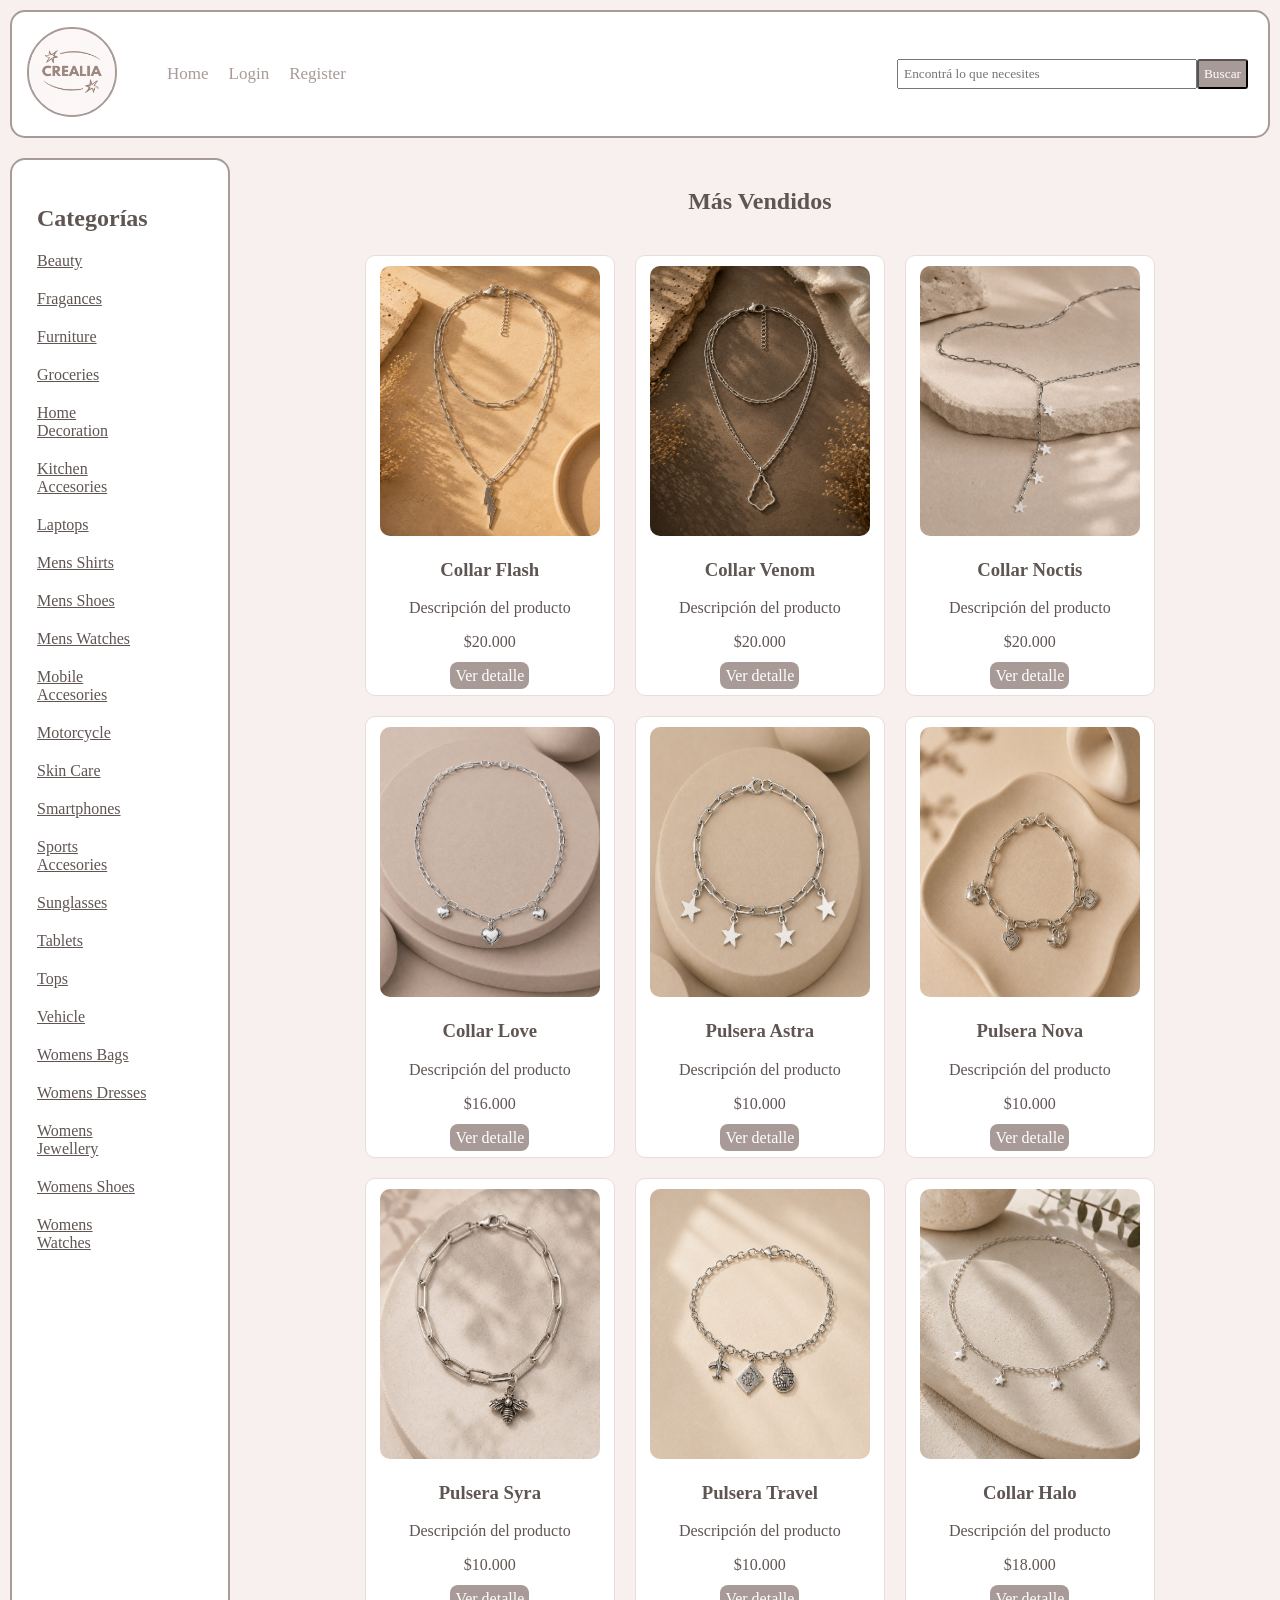
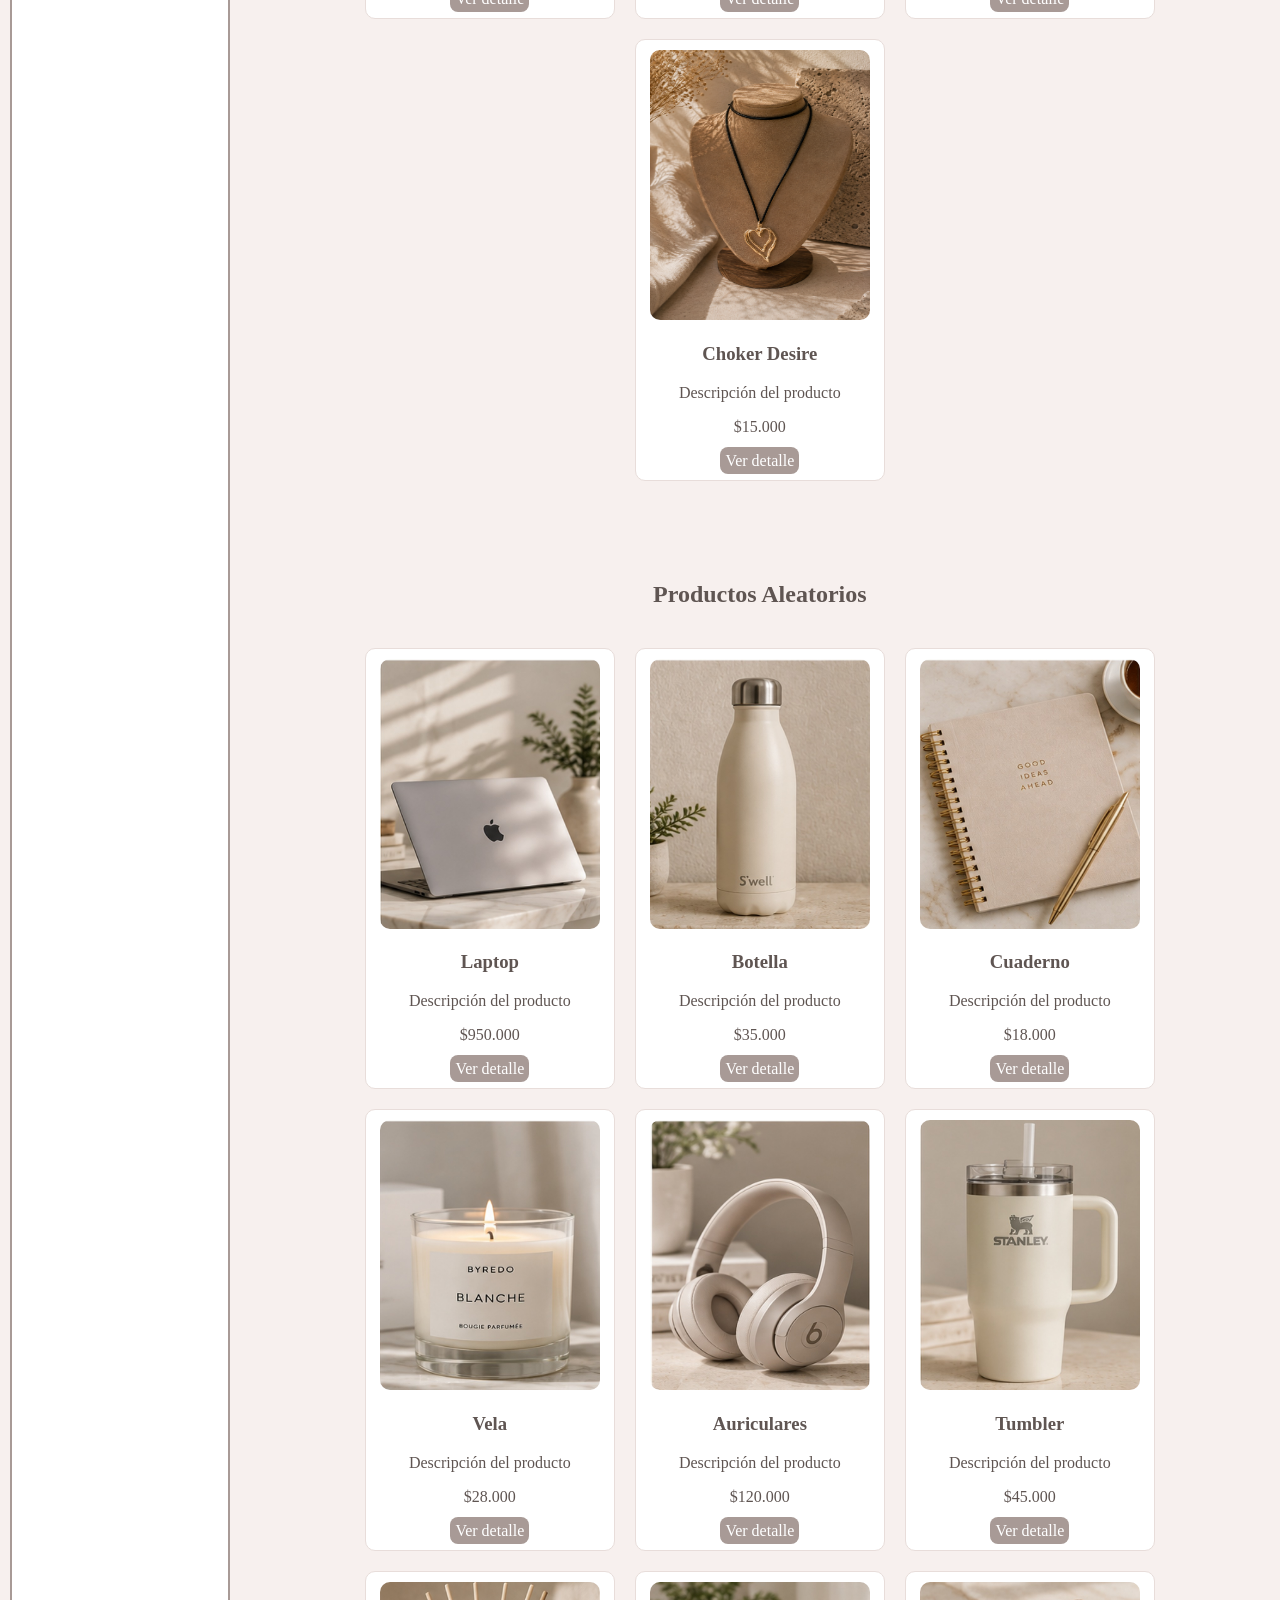
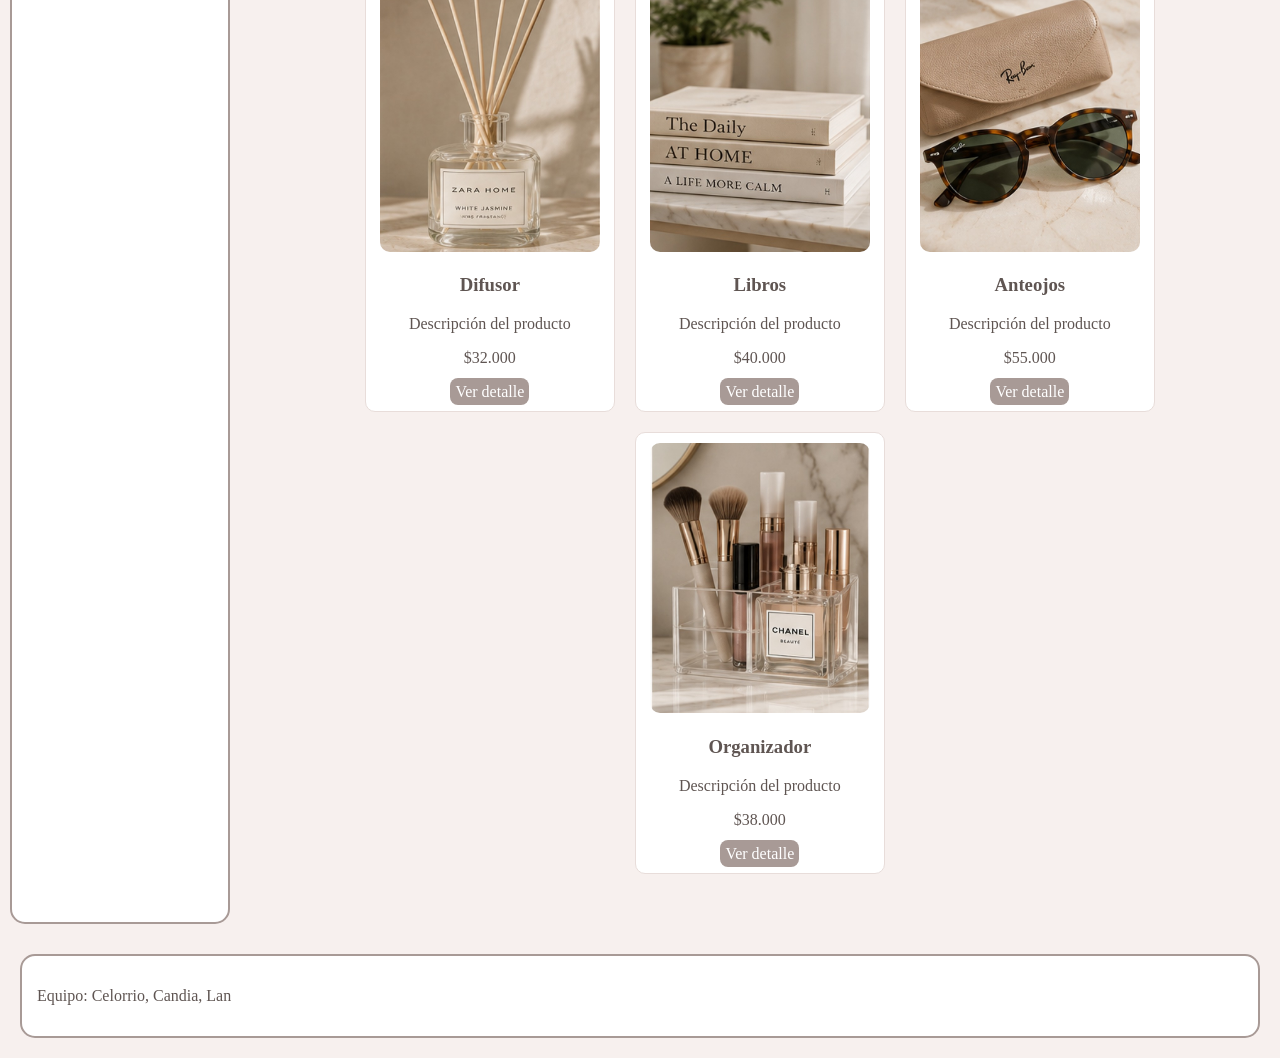
==== index.html @ 19f814c9 "Avances en JavaScript del home" ====
<!DOCTYPE html>
<html lang="en">

<head>
    <meta charset="UTF-8">
    <meta name="viewport" content="width=device-width, initial-scale=1.0">
    <title>Home | Crealia</title>
    <link rel="stylesheet" href="./css/styles.css">
</head>

<body>
    <header>
        <div class="navegacion">
            <a href="./index.html">
                <img src="./img/logo.png" alt="Logo">
            </a>
            <nav>
                <ul>
                    <li><a class="Home" href="./index.html">Home</a></li>
                    <li><a class="LogIn" href="./login.html">Login</a></li>
                    <li><a class="Register" href="./register.html">Register</a></li>
                </ul>
            </nav>            
        </div>

        <form action="./search-results.html" method="get" class="busqueda">
            <div>
                <input id="busqueda" type="text" name="buscar" value="" placeholder="Encontrá lo que necesites">
                <button type="submit">Buscar</button>
            </div>
        </form>
    </header>
    <main>
        <aside class="CategoriasProductos">
            <h2> Categorías </h2>
            <ul>
                <li> <a href="./category.html"> Beauty </a> </li>
                <li> <a href="./category.html"> Fragances </a> </li>
                <li> <a href="./category.html"> Furniture </a></li>
                <li> <a href="./category.html"> Groceries </a></li>
                <li> <a href="./category.html"> Home Decoration </a></li>
                <li> <a href="./category.html"> Kitchen Accesories </a></li>
                <li> <a href="./category.html"> Laptops </a></li>
                <li> <a href="./category.html"> Mens Shirts </a></li>
                <li> <a href="./category.html"> Mens Shoes </a></li>
                <li> <a href="./category.html"> Mens Watches </a></li>
                <li> <a href="./category.html"> Mobile Accesories </a></li>
                <li> <a href="./category.html"> Motorcycle </a></li>
                <li> <a href="./category.html"> Skin Care </a></li>
                <li> <a href="./category.html"> Smartphones </a></li>
                <li> <a href="./category.html"> Sports Accesories </a></li>
                <li> <a href="./category.html"> Sunglasses </a></li>
                <li> <a href="./category.html"> Tablets </a></li>
                <li> <a href="./category.html"> Tops </a></li>
                <li> <a href="./category.html"> Vehicle </a></li>
                <li> <a href="./category.html"> Womens Bags </a></li>
                <li> <a href="./category.html"> Womens Dresses </a></li>
                <li> <a href="./category.html"> Womens Jewellery </a></li>
                <li><a href="./category.html"> Womens Shoes </a></li>
                <li><a href="./category.html"> Womens Watches </a></li>
            </ul>
        </aside>
        <div>
            <section class="contenedor-productos" id = " -vendidos">
                <h2> Más Vendidos</h2>
                <article class="productos">
                    <img src="./img/flash.png" alt="Collar Flash">
                    <h3>Collar Flash</h3>
                    <p>Descripción del producto</p>
                    <p class="precio">$20.000</p>
                    <a class="ver-detalle" href="./product.html">Ver detalle</a>
                </article>
                <article class="productos">
                    <img src="./img/venom.png" alt="Collar Venom">
                    <h3>Collar Venom</h3>
                    <p>Descripción del producto</p>
                    <p class="precio">$20.000</p>
                    <a class="ver-detalle" href="./product.html">Ver detalle</a>
                </article>
                <article class="productos">
                    <img src="./img/collar-noctis.jpg" alt="Collar Noctis">
                    <h3>Collar Noctis</h3>
                    <p>Descripción del producto</p>
                    <p class="precio">$20.000</p>
                    <a class="ver-detalle" href="./product.html">Ver detalle</a>
                </article>
                <article class="productos">
                    <img src="./img/collar-love.jpg" alt="Collar Love">
                    <h3>Collar Love</h3>
                    <p>Descripción del producto</p>
                    <p class="precio">$16.000</p>
                    <a class="ver-detalle" href="./product.html">Ver detalle</a>
                </article>
                <article class="productos">
                    <img src="./img/pulsera-astra.jpg" alt="Pulsera Astra">
                    <h3>Pulsera Astra</h3>
                    <p>Descripción del producto</p>
                    <p class="precio">$10.000</p>
                    <a class="ver-detalle" href="./product.html">Ver detalle</a>
                </article>
                <article class="productos">
                    <img src="./img/pulsera-nova.jpg" alt="Pulsera Nova">
                    <h3>Pulsera Nova</h3>
                    <p>Descripción del producto</p>
                    <p class="precio">$10.000</p>
                    <a class="ver-detalle" href="./product.html">Ver detalle</a>
                </article>
                <article class="productos">
                    <img src="./img/pulsera-syra.jpg" alt="Pulsera Syra">
                    <h3>Pulsera Syra</h3>
                    <p>Descripción del producto</p>
                    <p class="precio">$10.000</p>
                    <a class="ver-detalle" href="./product.html">Ver detalle</a>
                </article>
                <article class="productos">
                    <img src="./img/pulsera_Travel.png" alt="Pulsera Travel">
                    <h3>Pulsera Travel</h3>
                    <p>Descripción del producto</p>
                    <p class="precio">$10.000</p>
                    <a class="ver-detalle" href="./product.html">Ver detalle</a>
                </article>
                <article class="productos">
                    <img src="./img/collar.halo.png" alt="Collar Halo">
                    <h3>Collar Halo</h3>
                    <p>Descripción del producto</p>
                    <p class="precio">$18.000</p>
                    <a class="ver-detalle" href="./product.html">Ver detalle</a>
                </article>
                <article class="productos">
                    <img src="./img/choker.desire.png" alt="Choker Desire">
                    <h3>Choker Desire</h3>
                    <p>Descripción del producto</p>
                    <p class="precio">$15.000</p>
                    <a class="ver-detalle" href="./product.html">Ver detalle</a>
                </article>
            </section>
            <section class="contenedor-productos" id = "productos-aleatorios">
                <h2> Productos Aleatorios</h2>
                <article class="productos">
                    <img src="./img/producto1_laptop.jpg" alt="Laptop">
                    <h3>Laptop</h3>
                    <p>Descripción del producto</p>
                    <p class="precio">$950.000</p>
                    <a class="ver-detalle" href="./product.html">Ver detalle</a>
                </article>
                <article class="productos">
                    <img src="./img/producto2_botella.jpg" alt="Botella">
                    <h3>Botella</h3>
                    <p>Descripción del producto</p>
                    <p class="precio">$35.000</p>
                    <a class="ver-detalle" href="./product.html">Ver detalle</a>
                </article>
                <article class="productos">
                    <img src="./img/producto3_cuaderno.jpg" alt="Cuaderno">
                    <h3>Cuaderno</h3>
                    <p>Descripción del producto</p>
                    <p class="precio">$18.000</p>
                    <a class="ver-detalle" href="./product.html">Ver detalle</a>
                </article>
                <article class="productos">
                    <img src="./img/producto4_vela.jpg" alt="Vela">
                    <h3>Vela</h3>
                    <p>Descripción del producto</p>
                    <p class="precio">$28.000</p>
                    <a class="ver-detalle" href="./product.html">Ver detalle</a>
                </article>
                <article class="productos">
                    <img src="./img/producto5_auriculares.jpg" alt="Auriculares">
                    <h3>Auriculares</h3>
                    <p>Descripción del producto</p>
                    <p class="precio">$120.000</p>
                    <a class="ver-detalle" href="./product.html">Ver detalle</a>
                </article>
                <article class="productos">
                    <img src="./img/producto6_tumbler.jpg" alt="Tumbler">
                    <h3>Tumbler</h3>
                    <p>Descripción del producto</p>
                    <p class="precio">$45.000</p>
                    <a class="ver-detalle" href="./product.html">Ver detalle</a>
                </article>
                <article class="productos">
                    <img src="./img/producto7_difusor.jpg" alt="Difusor">
                    <h3>Difusor</h3>
                    <p>Descripción del producto</p>
                    <p class="precio">$32.000</p>
                    <a class="ver-detalle" href="./product.html">Ver detalle</a>
                </article>
                <article class="productos">
                    <img src="./img/producto8_libros.jpg" alt="Libros">
                    <h3>Libros</h3>
                    <p>Descripción del producto</p>
                    <p class="precio">$40.000</p>
                    <a class="ver-detalle" href="./product.html">Ver detalle</a>
                </article>
                <article class="productos">
                    <img src="./img/producto9_anteojos.jpg" alt="Anteojos">
                    <h3>Anteojos</h3>
                    <p>Descripción del producto</p>
                    <p class="precio">$55.000</p>
                    <a class="ver-detalle" href="./product.html">Ver detalle</a>
                </article>
                <article class="productos">
                    <img src="./img/producto10_organizador.jpg" alt="Organizador">
                    <h3>Organizador</h3>
                    <p>Descripción del producto</p>
                    <p class="precio">$38.000</p>
                    <a class="ver-detalle" href="./product.html">Ver detalle</a>
                </article>
            </section>
        </div>
    </main>
    <footer>
        <p>Equipo: Celorrio, Candia, Lan</p>
    </footer>
<script src="./js/index.js"></script>


</body>

</html>
---- css/styles.css ----
* {
    box-sizing: border-box;
}

main {
    display: flex;
    flex-direction:row;
}

header {
    display: flex;
    align-items: center;
    background-color: white;
    padding: 15px;
    border: 2px solid #A89A96;
    border-radius: 15px;
    margin: 10px;
    justify-content: space-between;
}

header img {
    width: 90px;
    height: 90px;
    border-radius: 50%;
    border: 2px solid #A89A96;
}

nav a {
    color: #A89A96;
    text-decoration: none;
    font-size: 17px;
    margin: 0 10px;
}

nav {
    margin-left: 20px;
}

body {
    font-family: Georgia, serif;
    color: #5F5552;
    margin: 0;
    background-color: #F7F0EE;
}


.contenedor-productos {
    display: flex;
    flex-wrap: wrap;
    justify-content: center;
    align-items: flex-end;
    margin-bottom: 50px;
}
.contenedor-productos h2 {
    width: 100%;
    text-align: center;
    margin-top: 40px;
    margin-bottom: 30px;
}

.productos {
    width: 250px;
    margin: 10px;
    background-color: white;
    border-radius: 10px;
    text-align: center;
    padding: 10px;
    border: 1px solid #E8DDDA;

}

.productos img {
    width: 220px;
    height: 270px;
    border-radius: 10px;
}

.DetalleProducto {
    display: flex;
    padding: 24px;
}

.Producto {
    display: flex;
    flex-wrap: wrap;
    align-items: flex-start;
}

.FotoProducto {
    width: 320px;
    margin-right: 32px;
    margin-bottom: 16px;
    border: solid 2px #8F817D;
    border-radius: 3%;

}

.InfoProducto {
    display: flex;
    flex-direction: column;
    width: 400px;
}

.InfoProducto p {
    margin-bottom: 8px;
}

.Materiales {
    display: flex;
    flex-wrap: wrap;
    padding: 0;
    margin: 0;
}

.Materiales li {
    display: flex;
    border: solid 1px #8F817D;
    padding: 4px 12px;
    margin-right: 8px;
    margin-bottom: 8px;
}

.reviews {
    display: flex;
    flex-direction: column;
    padding: 24px;
    margin-left: 30px;
}

.review1 {
    display: flex;
    flex-direction: column;
    border: 1px solid #8F817D;
    border-radius: 10px;
    padding: 16px;
    margin-bottom: 16px;
    background-color: white;
}

.review2 {
    display: flex;
    flex-direction: column;
    border: 1px solid #8F817D;
    border-radius: 10px;
    padding: 16px;
    margin-bottom: 16px;
    background-color: white;
}

.review3 {
    display: flex;
    flex-direction: column;
    border: 1px solid #8F817D;
    border-radius: 10px;
    padding: 16px;
    margin-bottom: 16px;
    background-color: white;
}

.ver-detalle {
    color: white;
    background-color: #A89A96;
    text-decoration: none;
    padding: 5px;
    border-radius: 8px;
}

footer {
    display: flex;
    background-color: white;
    border: 2px solid #A89A96;
    border-radius: 15px;
    padding: 15px;
    margin: 20px;
    text-align: center;
    color: #5F5552;
}

.navegacion {
    display: flex;
    align-items: center;
}

nav {
    display: flex;
    align-content: center;
}

nav ul {
    list-style-type: none;
    padding: 0;
    margin: 0 0 0 20px;
    display: flex;
    align-items: center;

    .home {
        margin-right: 16px;
    }
    .logIn {
        margin-right: 16px;
    }
}

nav li {
    padding: 0;
    margin: 0;
    list-style-type: none;

}

.busqueda {
    display: flex;
}

.busqueda div {
    display: flex;
    align-items: center;
    margin-right: 5px;
}

.busqueda div input {
    width: 300px;
    font-family: Georgia, 'Times New Roman', Times, serif;
    padding: 5px;
}

.busqueda div button {
    color: white;
    background-color: #A89A96;
    font-family: Georgia, 'Times New Roman', Times, serif;
    border-radius: 3px;
    padding: 5px;
}


.form {
    display: block;
    margin: 25px;
    margin-bottom: 70px;
}

.form h1 {
    color: #8F817D;
    font-size: 48px;
    margin: 50px 0 20px;
}

.form div {
    margin: 0 0 10px;
}

.form input {
    width: 500px;
    padding: 5px;
    font-family: Georgia, 'Times New Roman', Times, serif;
}

.form button {
    color: white;
    background-color: #A89A96;
    text-decoration: none;
    padding: 5px;
    border-radius: 8px;
    margin: 0 0 15px;
    font-family: Georgia, 'Times New Roman', Times, serif;
}

.form a {
    color: #8F817D;
}


@media (max-width: 420px) {
    header {
        flex-direction: column;
    }

    nav {
        margin-left: 0;
        margin-top: 10 px;
    }

    .contenedor-productos {
        flex-direction: column;
        align-items: center;
    }

    .productos {
        width: 90%;
    }

    .productos img {
        width: 90%;
        height: auto;
    }

    .Producto {
        flex-direction: column;
    }

    .FotoProducto {
        width: 90%;
    }

    .InfoProducto {
        width: 90%;
    }

    .Materiales {
        flex-direction: column;
    }

    .reviews {
        padding: 15px;
    }

    .form {
        width: 90%;
        margin: 15 px auto;
    }

    footer {
        margin: 10px;
    }

    .busqueda {
        width: 90%;
        margin-top: 10px;
    }

    .busqueda div {
        display: flex;
        flex-direction: column;
        width: 100%;
    }

    .busqueda input {
        width: 100%;
        margin-bottom: 5px;
    }

    .busqueda botton {
        width: 100%;
    }
}

.CategoriasProductos {
    display: flex;
    flex-direction: column;
    align-items: flex-start;
    width: 300px;
    background-color: white;
    border: 2px solid #A89A96;
    border-radius: 15px;
    padding: 25px;
    padding-right: 80px;
    margin: 10px;
}
.CategoriasProductos ul {
    list-style-type: none;
    padding: 0;
    margin: 0;
}

.CategoriasProductos li {
    margin-bottom: 20px;
}

.CategoriasProductos a {
    color: #5F5552;
    text-decoration: underline;
}

.searchResults {
    margin: 25px;
}

.terminos input {
    width: 20px;
}
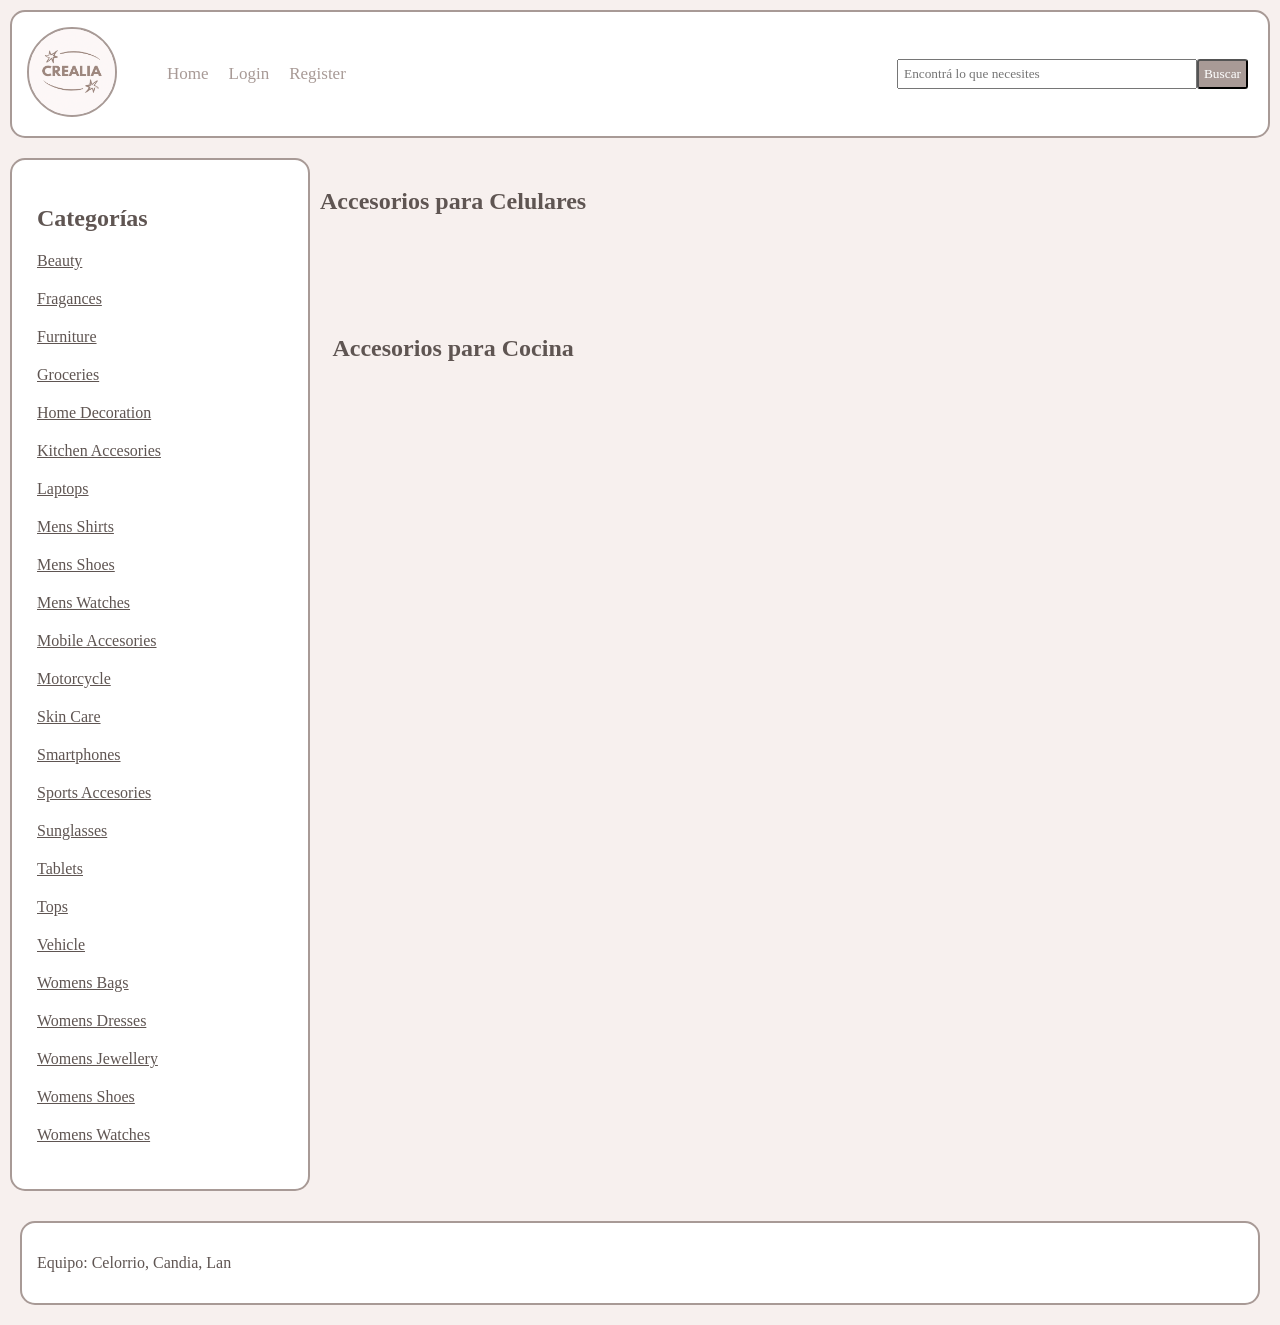
==== commit 629f5bc8: "Agrego productos al home" ====
--- a/index.html
+++ b/index.html
@@ -61,9 +61,10 @@
             </ul>
         </aside>
         <div>
-            <section class="contenedor-productos" id = " -vendidos">
-                <h2> Más Vendidos</h2>
-                <article class="productos">
+            <section class="contenedor-productos" id = "mas-vendidos">
+                <h2> Accesorios para Celulares </h2>
+                <div id="lista-mas-vendidos" class = "contenedor-productos"> </div>
+               <!-- <article class="productos">
                     <img src="./img/flash.png" alt="Collar Flash">
                     <h3>Collar Flash</h3>
                     <p>Descripción del producto</p>
@@ -132,11 +133,12 @@
                     <p>Descripción del producto</p>
                     <p class="precio">$15.000</p>
                     <a class="ver-detalle" href="./product.html">Ver detalle</a>
-                </article>
+                </article> -->
             </section>
             <section class="contenedor-productos" id = "productos-aleatorios">
-                <h2> Productos Aleatorios</h2>
-                <article class="productos">
+                <h2> Accesorios para Cocina </h2>
+                <div id="lista-productos-aleatorios" class="contenedor-productos"></div>
+              <!--  <article class="productos">
                     <img src="./img/producto1_laptop.jpg" alt="Laptop">
                     <h3>Laptop</h3>
                     <p>Descripción del producto</p>
@@ -205,16 +207,17 @@
                     <p>Descripción del producto</p>
                     <p class="precio">$38.000</p>
                     <a class="ver-detalle" href="./product.html">Ver detalle</a>
-                </article>
+                </article> -->
             </section>
         </div>
     </main>
     <footer>
         <p>Equipo: Celorrio, Candia, Lan</p>
     </footer>
-<script src="./js/index.js"></script>
-
-
+
+
+    <script src="./js/index.js"></script>
+    <script src="./js/saludo.js"></script>
 </body>
 
 </html>
--- a/css/styles.css
+++ b/css/styles.css
@@ -235,8 +235,9 @@
 
 .form {
     display: block;
-    margin: 25px;
+    margin: 20px;
     margin-bottom: 70px;
+    margin-left: 70px;
 }
 
 .form h1 {
@@ -267,81 +268,6 @@
 
 .form a {
     color: #8F817D;
-}
-
-
-@media (max-width: 420px) {
-    header {
-        flex-direction: column;
-    }
-
-    nav {
-        margin-left: 0;
-        margin-top: 10 px;
-    }
-
-    .contenedor-productos {
-        flex-direction: column;
-        align-items: center;
-    }
-
-    .productos {
-        width: 90%;
-    }
-
-    .productos img {
-        width: 90%;
-        height: auto;
-    }
-
-    .Producto {
-        flex-direction: column;
-    }
-
-    .FotoProducto {
-        width: 90%;
-    }
-
-    .InfoProducto {
-        width: 90%;
-    }
-
-    .Materiales {
-        flex-direction: column;
-    }
-
-    .reviews {
-        padding: 15px;
-    }
-
-    .form {
-        width: 90%;
-        margin: 15 px auto;
-    }
-
-    footer {
-        margin: 10px;
-    }
-
-    .busqueda {
-        width: 90%;
-        margin-top: 10px;
-    }
-
-    .busqueda div {
-        display: flex;
-        flex-direction: column;
-        width: 100%;
-    }
-
-    .busqueda input {
-        width: 100%;
-        margin-bottom: 5px;
-    }
-
-    .busqueda botton {
-        width: 100%;
-    }
 }
 
 .CategoriasProductos {
@@ -377,4 +303,80 @@
 
 .terminos input {
     width: 20px;
-}+}
+
+
+
+@media (max-width: 420px) {
+    header {
+        flex-direction: column;
+    }
+
+    nav {
+        margin-left: 0;
+        margin-top: 10 px;
+    }
+
+    .contenedor-productos {
+        flex-direction: column;
+        align-items: center;
+    }
+
+    .productos {
+        width: 90%;
+    }
+
+    .productos img {
+        width: 90%;
+        height: auto;
+    }
+
+    .Producto {
+        flex-direction: column;
+    }
+
+    .FotoProducto {
+        width: 90%;
+    }
+
+    .InfoProducto {
+        width: 90%;
+    }
+
+    .Materiales {
+        flex-direction: column;
+    }
+
+    .reviews {
+        padding: 15px;
+    }
+
+    .form {
+        width: 90%;
+        margin: 15 px auto;
+    }
+
+    footer {
+        margin: 10px;
+    }
+
+    .busqueda {
+        width: 90%;
+        margin-top: 10px;
+    }
+
+    .busqueda div {
+        display: flex;
+        flex-direction: column;
+        width: 100%;
+    }
+
+    .busqueda input {
+        width: 100%;
+        margin-bottom: 5px;
+    }
+
+    .busqueda botton {
+        width: 100%;
+    }
+}
